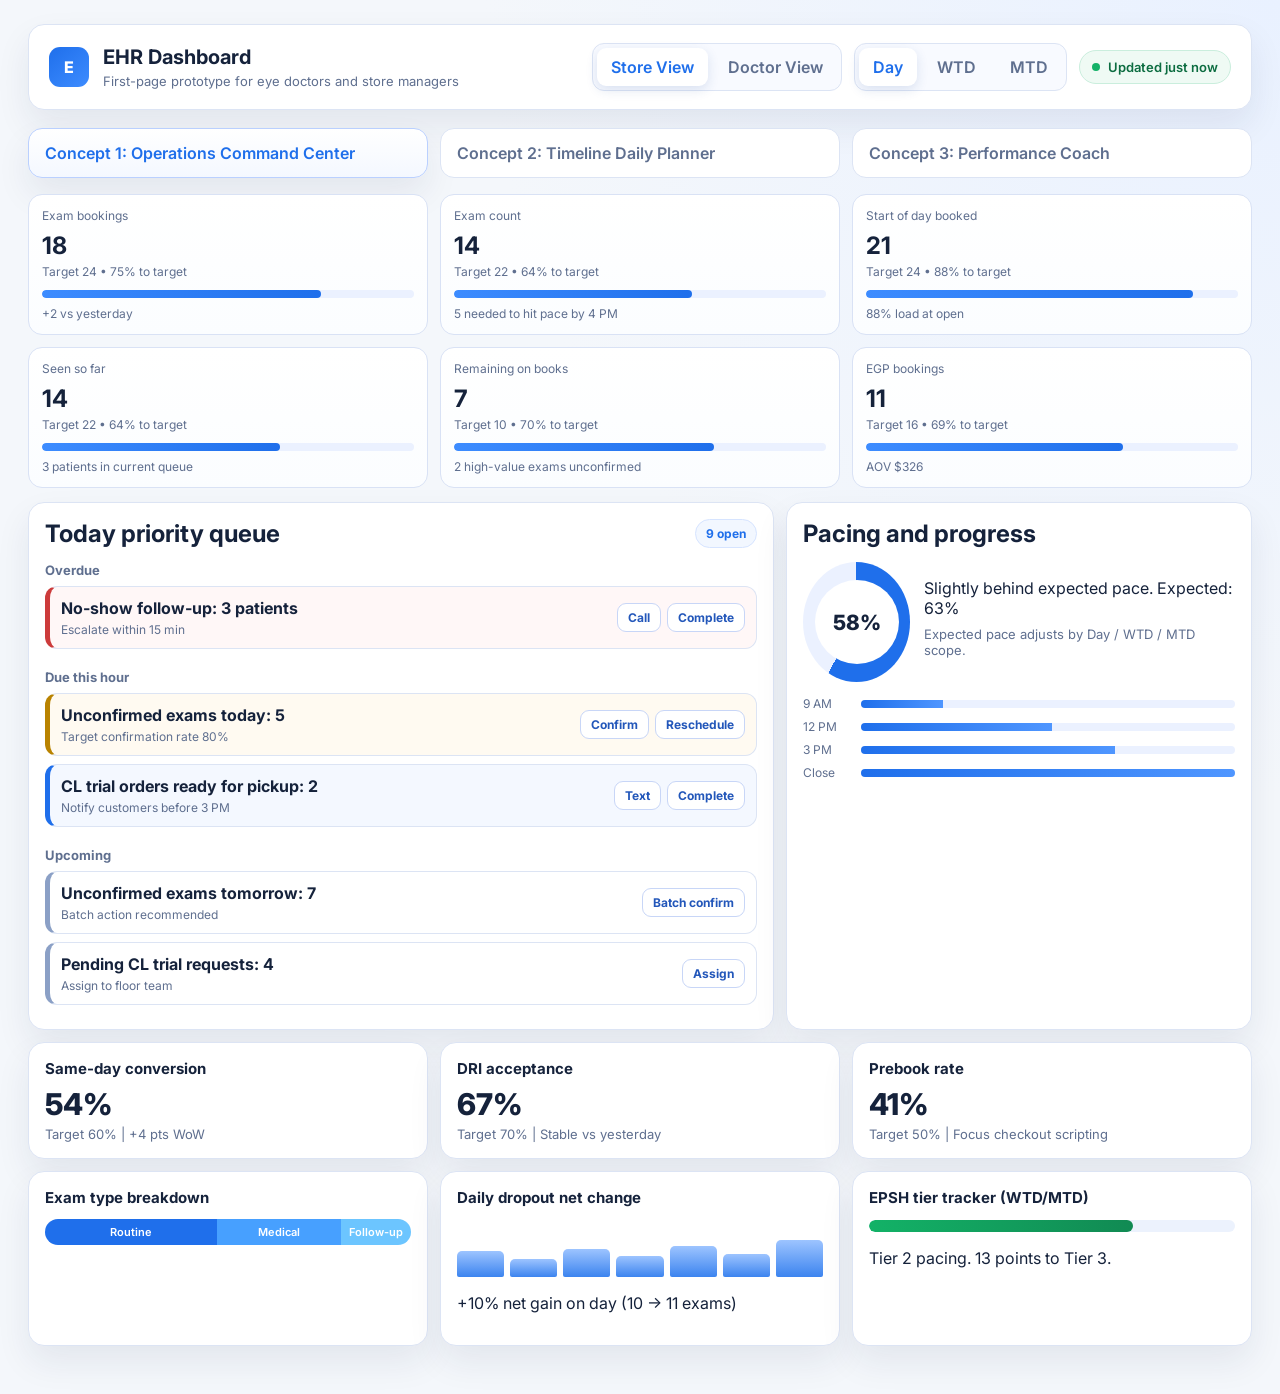
==== index.html @ a48d56fe "Create high-fidelity EHR dashboard prototype with three concepts Co-authored-by: wyethmendoza <wyeth" ====
<!DOCTYPE html>
<html lang="en">
  <head>
    <meta charset="UTF-8" />
    <meta name="viewport" content="width=device-width, initial-scale=1.0" />
    <title>EHR Dashboard Prototype</title>
    <link rel="preconnect" href="https://fonts.googleapis.com" />
    <link rel="preconnect" href="https://fonts.gstatic.com" crossorigin />
    <link
      href="https://fonts.googleapis.com/css2?family=Inter:wght@400;500;600;700;800&display=swap"
      rel="stylesheet"
    />
    <link rel="stylesheet" href="./styles.css" />
  </head>
  <body>
    <div class="page">
      <header class="topbar">
        <div class="brand">
          <div class="brand-mark">E</div>
          <div>
            <h1>EHR Dashboard</h1>
            <p class="subtle">First-page prototype for eye doctors and store managers</p>
          </div>
        </div>
        <div class="controls">
          <div class="segmented" id="modeToggle">
            <button class="is-active" data-mode="store">Store View</button>
            <button data-mode="doctor">Doctor View</button>
          </div>
          <div class="segmented" id="periodToggle">
            <button class="is-active" data-period="day">Day</button>
            <button data-period="wtd">WTD</button>
            <button data-period="mtd">MTD</button>
          </div>
          <div class="status-pill">
            <span class="dot"></span>
            <span id="liveStamp">Updated just now</span>
          </div>
        </div>
      </header>

      <nav class="concept-nav" id="conceptNav">
        <button class="is-active" data-concept="concept-1">Concept 1: Operations Command Center</button>
        <button data-concept="concept-2">Concept 2: Timeline Daily Planner</button>
        <button data-concept="concept-3">Concept 3: Performance Coach</button>
      </nav>

      <main class="concepts">
        <section class="concept is-active" id="concept-1">
          <div class="kpi-grid">
            <article class="metric-card" data-metric="examBookings">
              <p class="metric-label">Exam bookings</p>
              <h3 class="metric-actual"></h3>
              <p class="metric-target"></p>
              <div class="progress-track"><span class="progress-fill"></span></div>
              <p class="metric-trend"></p>
            </article>
            <article class="metric-card" data-metric="examCount">
              <p class="metric-label">Exam count</p>
              <h3 class="metric-actual"></h3>
              <p class="metric-target"></p>
              <div class="progress-track"><span class="progress-fill"></span></div>
              <p class="metric-trend"></p>
            </article>
            <article class="metric-card" data-metric="startOfDayBooked">
              <p class="metric-label">Start of day booked</p>
              <h3 class="metric-actual"></h3>
              <p class="metric-target"></p>
              <div class="progress-track"><span class="progress-fill"></span></div>
              <p class="metric-trend"></p>
            </article>
            <article class="metric-card" data-metric="seenSoFar">
              <p class="metric-label">Seen so far</p>
              <h3 class="metric-actual"></h3>
              <p class="metric-target"></p>
              <div class="progress-track"><span class="progress-fill"></span></div>
              <p class="metric-trend"></p>
            </article>
            <article class="metric-card" data-metric="remainingOnBooks">
              <p class="metric-label">Remaining on books</p>
              <h3 class="metric-actual"></h3>
              <p class="metric-target"></p>
              <div class="progress-track"><span class="progress-fill"></span></div>
              <p class="metric-trend"></p>
            </article>
            <article class="metric-card" data-metric="egpBookings">
              <p class="metric-label">EGP bookings</p>
              <h3 class="metric-actual"></h3>
              <p class="metric-target"></p>
              <div class="progress-track"><span class="progress-fill"></span></div>
              <p class="metric-trend"></p>
            </article>
          </div>

          <div class="content-grid">
            <section class="panel task-panel">
              <div class="panel-header">
                <h2>Today priority queue</h2>
                <span class="badge">9 open</span>
              </div>
              <div class="task-columns">
                <div class="task-group">
                  <h3>Overdue</h3>
                  <div class="task-item danger">
                    <div>
                      <p class="task-title">No-show follow-up: 3 patients</p>
                      <p class="task-meta">Escalate within 15 min</p>
                    </div>
                    <div class="task-actions"><button>Call</button><button>Complete</button></div>
                  </div>
                </div>
                <div class="task-group">
                  <h3>Due this hour</h3>
                  <div class="task-item warning">
                    <div>
                      <p class="task-title">Unconfirmed exams today: 5</p>
                      <p class="task-meta">Target confirmation rate 80%</p>
                    </div>
                    <div class="task-actions"><button>Confirm</button><button>Reschedule</button></div>
                  </div>
                  <div class="task-item info">
                    <div>
                      <p class="task-title">CL trial orders ready for pickup: 2</p>
                      <p class="task-meta">Notify customers before 3 PM</p>
                    </div>
                    <div class="task-actions"><button>Text</button><button>Complete</button></div>
                  </div>
                </div>
                <div class="task-group">
                  <h3>Upcoming</h3>
                  <div class="task-item neutral">
                    <div>
                      <p class="task-title">Unconfirmed exams tomorrow: 7</p>
                      <p class="task-meta">Batch action recommended</p>
                    </div>
                    <div class="task-actions"><button>Batch confirm</button></div>
                  </div>
                  <div class="task-item neutral">
                    <div>
                      <p class="task-title">Pending CL trial requests: 4</p>
                      <p class="task-meta">Assign to floor team</p>
                    </div>
                    <div class="task-actions"><button>Assign</button></div>
                  </div>
                </div>
              </div>
            </section>

            <section class="panel pacing-panel">
              <div class="panel-header">
                <h2>Pacing and progress</h2>
              </div>
              <div class="donut-wrap">
                <div class="donut" id="paceDonut"><span id="pacePercent"></span></div>
                <div class="pace-copy">
                  <p id="paceLine"></p>
                  <p class="subtle">Expected pace adjusts by Day / WTD / MTD scope.</p>
                </div>
              </div>
              <div class="progress-ladder">
                <div><span>9 AM</span><div class="ladder-bar"><span style="width: 22%"></span></div></div>
                <div><span>12 PM</span><div class="ladder-bar"><span style="width: 51%"></span></div></div>
                <div><span>3 PM</span><div class="ladder-bar"><span style="width: 68%"></span></div></div>
                <div><span>Close</span><div class="ladder-bar"><span style="width: 100%"></span></div></div>
              </div>
            </section>
          </div>

          <div class="secondary-grid">
            <article class="panel mini-stat" data-percent-metric="sameDayConversion">
              <h3>Same-day conversion</h3>
              <p class="big"></p>
              <p class="subtle"></p>
            </article>
            <article class="panel mini-stat" data-percent-metric="driAcceptance">
              <h3>DRI acceptance</h3>
              <p class="big"></p>
              <p class="subtle"></p>
            </article>
            <article class="panel mini-stat" data-percent-metric="prebookRate">
              <h3>Prebook rate</h3>
              <p class="big"></p>
              <p class="subtle"></p>
            </article>
            <article class="panel chart-card">
              <h3>Exam type breakdown</h3>
              <div class="stacked-bar">
                <span style="width: 47%" class="s1">Routine</span>
                <span style="width: 34%" class="s2">Medical</span>
                <span style="width: 19%" class="s3">Follow-up</span>
              </div>
            </article>
            <article class="panel chart-card">
              <h3>Daily dropout net change</h3>
              <div class="sparkline">
                <span style="height: 45%"></span><span style="height: 31%"></span
                ><span style="height: 49%"></span><span style="height: 37%"></span
                ><span style="height: 54%"></span><span style="height: 40%"></span
                ><span style="height: 63%"></span>
              </div>
              <p id="dropoutLabel"></p>
            </article>
            <article class="panel chart-card">
              <h3>EPSH tier tracker (WTD/MTD)</h3>
              <div class="tier-track"><span id="tierProgress"></span></div>
              <p id="tierLabel"></p>
            </article>
          </div>
        </section>

        <section class="concept" id="concept-2">
          <div class="planner-layout">
            <aside class="panel filter-rail">
              <h2>Filters</h2>
              <div class="filter-block"><label>Doctor</label><select><option>All doctors</option><option>Dr. Rivera</option><option>Dr. Shah</option></select></div>
              <div class="filter-block"><label>Task type</label><select><option>All tasks</option><option>Outreach</option><option>CL trials</option><option>Confirmation</option></select></div>
              <div class="filter-block"><label>Urgency</label><select><option>All</option><option>High</option><option>Medium</option><option>Low</option></select></div>
              <div class="filter-block"><label>Status</label><select><option>Open</option><option>In progress</option><option>Done</option></select></div>
            </aside>

            <section class="panel timeline-panel">
              <div class="panel-header">
                <h2>Timeline workspace</h2>
                <span class="badge">Queue health <strong id="queueHealth">82%</strong></span>
              </div>
              <div class="next-action">
                <p><strong>Next best action:</strong> Confirm 3 high-value exams scheduled within the next 2 hours.</p>
                <button>Run batch confirm</button>
              </div>
              <div class="timeline">
                <div class="time-col">
                  <span>8 AM</span><span>10 AM</span><span>12 PM</span><span>2 PM</span><span>4 PM</span><span>6 PM</span>
                </div>
                <div class="event-col">
                  <article class="event high"><h3>No-show outreach</h3><p>3 patients · SLA 20 min</p><div><button>Call all</button><button>Assign</button></div></article>
                  <article class="event medium"><h3>Same-day schedule patients</h3><p>6 patients to engage</p><div><button>Text</button><button>Log outcome</button></div></article>
                  <article class="event medium"><h3>CL pickup ready</h3><p>2 trial orders available in-store</p><div><button>Notify</button></div></article>
                  <article class="event high"><h3>Unconfirmed exams today</h3><p>5 remaining confirmations</p><div><button>Confirm</button><button>Reschedule</button></div></article>
                  <article class="event low"><h3>Unconfirmed +1 and +2 day</h3><p>7 tomorrow · 4 day-after</p><div><button>Batch outreach</button></div></article>
                </div>
              </div>
            </section>

            <aside class="panel kpi-rail">
              <h2>Performance snapshot</h2>
              <div class="rail-metric" data-rail="examBookings"></div>
              <div class="rail-metric" data-rail="examCount"></div>
              <div class="rail-metric" data-rail="seenSoFar"></div>
              <div class="rail-metric" data-rail="remainingOnBooks"></div>
              <div class="thermometer">
                <div class="thermo-fill" id="thermoFill"></div>
              </div>
              <p id="thermoLabel"></p>
            </aside>
          </div>
        </section>

        <section class="concept" id="concept-3">
          <article class="panel goal-storyboard">
            <h2>Goal storyboard</h2>
            <p id="goalSummary"></p>
          </article>

          <div class="coach-grid">
            <article class="panel">
              <h3>Actual vs target vs expected pace</h3>
              <svg id="paceChart" viewBox="0 0 520 220" preserveAspectRatio="none">
                <polyline id="lineTarget" class="line target"></polyline>
                <polyline id="lineExpected" class="line expected"></polyline>
                <polyline id="lineActual" class="line actual"></polyline>
              </svg>
            </article>

            <article class="panel">
              <h3>Exam flow waterfall</h3>
              <div class="waterfall" id="waterfall"></div>
            </article>

            <article class="panel">
              <h3>EPSH tier progress</h3>
              <div class="tier-track large"><span id="coachTierProgress"></span></div>
              <p id="coachTierLabel"></p>
            </article>
          </div>

          <article class="panel action-workspace">
            <div class="panel-header">
              <h3>Goal-to-action workspace</h3>
            </div>
            <table>
              <thead>
                <tr>
                  <th>Metric at risk</th>
                  <th>Recommended task</th>
                  <th>Impact</th>
                  <th>Owner</th>
                  <th>SLA</th>
                  <th>Action</th>
                </tr>
              </thead>
              <tbody>
                <tr>
                  <td>Exam count pacing</td>
                  <td>Call same-day leads not scheduled</td>
                  <td><span class="tag high">High</span></td>
                  <td>Store team</td>
                  <td>30 min</td>
                  <td><button>Start task</button></td>
                </tr>
                <tr>
                  <td>Prebook rate</td>
                  <td>Prompt prebook script at checkout</td>
                  <td><span class="tag medium">Medium</span></td>
                  <td>Doctor</td>
                  <td>Today</td>
                  <td><button>Open script</button></td>
                </tr>
                <tr>
                  <td>Dropout net change</td>
                  <td>Recover canceled slots from waitlist</td>
                  <td><span class="tag high">High</span></td>
                  <td>Front desk</td>
                  <td>45 min</td>
                  <td><button>Recover slots</button></td>
                </tr>
              </tbody>
            </table>
          </article>
        </section>
      </main>
    </div>

    <script src="./app.js"></script>
  </body>
</html>
---- styles.css ----
:root {
  --bg: #f4f7fb;
  --surface: #ffffff;
  --surface-soft: #f8faff;
  --text: #15223b;
  --text-soft: #5f6f8f;
  --border: #dce4f4;
  --primary: #1f6feb;
  --primary-soft: #e9f1ff;
  --success: #118a53;
  --warning: #b98300;
  --danger: #cc3b3b;
  --shadow: 0 16px 34px rgba(20, 38, 76, 0.08);
}

* {
  box-sizing: border-box;
}

body {
  margin: 0;
  background: radial-gradient(circle at top right, #e9f1ff 0%, var(--bg) 42%);
  color: var(--text);
  font-family: "Inter", system-ui, -apple-system, Segoe UI, Roboto, sans-serif;
}

.page {
  max-width: 1480px;
  margin: 0 auto;
  padding: 24px 28px 48px;
}

.topbar {
  background: var(--surface);
  border: 1px solid var(--border);
  border-radius: 16px;
  padding: 18px 20px;
  box-shadow: var(--shadow);
  display: flex;
  align-items: center;
  justify-content: space-between;
  gap: 20px;
}

.brand {
  display: flex;
  align-items: center;
  gap: 14px;
}

.brand-mark {
  width: 40px;
  height: 40px;
  border-radius: 11px;
  display: grid;
  place-items: center;
  font-weight: 800;
  color: var(--surface);
  background: linear-gradient(140deg, var(--primary), #3d8cff);
}

h1,
h2,
h3 {
  margin: 0;
}

h1 {
  font-size: 20px;
}

.subtle {
  margin: 4px 0 0;
  color: var(--text-soft);
  font-size: 13px;
}

.controls {
  display: flex;
  align-items: center;
  gap: 12px;
  flex-wrap: wrap;
}

.segmented {
  display: flex;
  gap: 6px;
  border: 1px solid var(--border);
  background: var(--surface-soft);
  border-radius: 12px;
  padding: 4px;
}

.segmented button {
  border: none;
  border-radius: 9px;
  padding: 9px 14px;
  background: transparent;
  color: var(--text-soft);
  font-weight: 600;
  cursor: pointer;
}

.segmented button.is-active {
  background: var(--surface);
  color: var(--primary);
  box-shadow: 0 4px 12px rgba(34, 76, 153, 0.14);
}

.status-pill {
  display: inline-flex;
  align-items: center;
  gap: 8px;
  background: #effaf4;
  color: #0d6d41;
  border: 1px solid #caeedd;
  border-radius: 999px;
  padding: 8px 12px;
  font-size: 13px;
  font-weight: 600;
}

.dot {
  width: 8px;
  height: 8px;
  border-radius: 50%;
  background: #15b268;
}

.concept-nav {
  margin-top: 18px;
  display: grid;
  grid-template-columns: repeat(3, minmax(0, 1fr));
  gap: 12px;
}

.concept-nav button {
  border: 1px solid var(--border);
  border-radius: 14px;
  background: var(--surface);
  color: var(--text-soft);
  text-align: left;
  padding: 14px 16px;
  font-weight: 600;
  cursor: pointer;
}

.concept-nav button.is-active {
  color: var(--primary);
  border-color: #bad0ff;
  background: linear-gradient(180deg, #ffffff, #f4f8ff);
  box-shadow: var(--shadow);
}

.concept {
  margin-top: 16px;
  display: none;
}

.concept.is-active {
  display: block;
}

.panel {
  border: 1px solid var(--border);
  background: var(--surface);
  border-radius: 16px;
  padding: 16px;
  box-shadow: var(--shadow);
}

.kpi-grid {
  display: grid;
  grid-template-columns: repeat(6, minmax(0, 1fr));
  gap: 12px;
}

.metric-card {
  background: linear-gradient(180deg, #fff, #fbfdff);
  border: 1px solid #d9e2f5;
  border-radius: 14px;
  padding: 13px;
}

.metric-label {
  margin: 0;
  color: var(--text-soft);
  font-size: 12px;
}

.metric-actual {
  margin: 8px 0 4px;
  font-size: 24px;
}

.metric-target,
.metric-trend {
  margin: 0;
  font-size: 12px;
  color: var(--text-soft);
}

.progress-track {
  margin: 11px 0 8px;
  height: 8px;
  background: #ebf1ff;
  border-radius: 999px;
  overflow: hidden;
}

.progress-fill {
  display: block;
  height: 100%;
  width: 0;
  border-radius: inherit;
  background: linear-gradient(90deg, #3d8cff, #1f6feb);
  transition: width 0.35s ease;
}

.content-grid {
  margin-top: 14px;
  display: grid;
  grid-template-columns: 1.6fr 1fr;
  gap: 12px;
}

.panel-header {
  display: flex;
  justify-content: space-between;
  align-items: center;
  margin-bottom: 14px;
}

.badge {
  font-size: 12px;
  font-weight: 700;
  border: 1px solid #d6e4ff;
  background: #f2f7ff;
  color: var(--primary);
  border-radius: 999px;
  padding: 6px 10px;
}

.task-columns {
  display: grid;
  gap: 12px;
}

.task-group h3 {
  font-size: 13px;
  color: var(--text-soft);
  margin-bottom: 8px;
}

.task-item {
  border: 1px solid var(--border);
  border-left-width: 5px;
  border-radius: 12px;
  padding: 11px;
  display: flex;
  justify-content: space-between;
  gap: 10px;
  align-items: center;
  margin-bottom: 8px;
}

.task-item.danger {
  border-left-color: var(--danger);
  background: #fff7f7;
}
.task-item.warning {
  border-left-color: var(--warning);
  background: #fffaf1;
}
.task-item.info {
  border-left-color: var(--primary);
  background: #f4f8ff;
}
.task-item.neutral {
  border-left-color: #8ba0c6;
}

.task-title {
  margin: 0;
  font-weight: 700;
}

.task-meta {
  margin: 4px 0 0;
  font-size: 12px;
  color: var(--text-soft);
}

button {
  font: inherit;
}

.task-actions {
  display: flex;
  gap: 6px;
  flex-wrap: wrap;
}

.task-actions button,
.next-action button,
.action-workspace button,
.event button {
  border: 1px solid #c8d6f7;
  background: #fff;
  color: #2357ba;
  border-radius: 9px;
  padding: 6px 10px;
  font-size: 12px;
  font-weight: 700;
  cursor: pointer;
}

.donut-wrap {
  display: flex;
  align-items: center;
  gap: 14px;
}

.donut {
  width: 120px;
  height: 120px;
  border-radius: 50%;
  display: grid;
  place-items: center;
  background: conic-gradient(#1f6feb 0deg, #1f6feb 220deg, #ebf1ff 220deg);
}

.donut::before {
  content: "";
  width: 84px;
  height: 84px;
  border-radius: 50%;
  background: var(--surface);
}

.donut span {
  position: absolute;
  font-weight: 800;
  font-size: 21px;
}

.pace-copy p {
  margin: 0 0 8px;
}

.progress-ladder {
  margin-top: 14px;
  display: grid;
  gap: 8px;
}

.progress-ladder > div {
  display: grid;
  grid-template-columns: 48px 1fr;
  gap: 10px;
  align-items: center;
  font-size: 12px;
  color: var(--text-soft);
}

.ladder-bar {
  height: 8px;
  border-radius: 999px;
  background: #ebf1ff;
  overflow: hidden;
}

.ladder-bar span {
  display: block;
  height: 100%;
  background: linear-gradient(90deg, #1f6feb, #4f96ff);
}

.secondary-grid {
  margin-top: 12px;
  display: grid;
  grid-template-columns: repeat(6, minmax(0, 1fr));
  gap: 12px;
}

.mini-stat .big {
  font-size: 30px;
  font-weight: 800;
  margin: 8px 0 4px;
}

.chart-card h3,
.mini-stat h3 {
  font-size: 15px;
}

.stacked-bar {
  display: flex;
  border-radius: 999px;
  overflow: hidden;
  margin-top: 12px;
  height: 26px;
}

.stacked-bar span {
  display: grid;
  place-items: center;
  color: #fff;
  font-size: 11px;
  font-weight: 600;
}

.s1 {
  background: #1f6feb;
}
.s2 {
  background: #47a0ff;
}
.s3 {
  background: #6cc5ff;
}

.sparkline {
  margin-top: 12px;
  display: grid;
  grid-template-columns: repeat(7, 1fr);
  gap: 6px;
  height: 58px;
  align-items: end;
}

.sparkline span {
  background: linear-gradient(180deg, #9dc4ff, #3c84ef);
  border-radius: 5px 5px 2px 2px;
}

.tier-track {
  margin-top: 13px;
  height: 12px;
  border-radius: 999px;
  background: #ecf2fd;
  overflow: hidden;
}

.tier-track span {
  display: block;
  height: 100%;
  width: 0;
  border-radius: inherit;
  background: linear-gradient(90deg, #13b267, #118a53);
}

.planner-layout {
  display: grid;
  grid-template-columns: 230px 1fr 310px;
  gap: 12px;
}

.filter-rail h2,
.kpi-rail h2,
.timeline-panel h2 {
  font-size: 17px;
}

.filter-block {
  margin-top: 12px;
}

.filter-block label {
  display: block;
  margin-bottom: 6px;
  font-size: 12px;
  color: var(--text-soft);
}

select {
  width: 100%;
  border: 1px solid var(--border);
  border-radius: 9px;
  padding: 8px;
  background: #fff;
}

.next-action {
  border: 1px dashed #bed2ff;
  background: #f5f9ff;
  border-radius: 12px;
  padding: 12px;
  display: flex;
  align-items: center;
  justify-content: space-between;
  gap: 12px;
}

.next-action p {
  margin: 0;
  color: #1b3b74;
  font-size: 14px;
}

.timeline {
  margin-top: 14px;
  display: grid;
  grid-template-columns: 66px 1fr;
  gap: 12px;
}

.time-col {
  display: grid;
  gap: 31px;
  color: var(--text-soft);
  font-size: 12px;
}

.event-col {
  display: grid;
  gap: 10px;
}

.event {
  border: 1px solid var(--border);
  border-left-width: 5px;
  border-radius: 11px;
  background: #fff;
  padding: 11px;
}

.event.high {
  border-left-color: var(--danger);
}

.event.medium {
  border-left-color: var(--warning);
}

.event.low {
  border-left-color: #7c95c5;
}

.event h3 {
  font-size: 14px;
}

.event p {
  margin: 5px 0 8px;
  color: var(--text-soft);
  font-size: 12px;
}

.rail-metric {
  margin-top: 10px;
  border: 1px solid var(--border);
  background: #fbfdff;
  border-radius: 10px;
  padding: 10px;
}

.rail-metric h4 {
  margin: 0;
  font-size: 13px;
  color: var(--text-soft);
}

.rail-metric p {
  margin: 6px 0 0;
  font-size: 19px;
  font-weight: 800;
}

.thermometer {
  margin-top: 14px;
  background: #edf3ff;
  height: 18px;
  border-radius: 999px;
  overflow: hidden;
}

.thermo-fill {
  width: 0%;
  height: 100%;
  background: linear-gradient(90deg, #1f6feb, #55a0ff);
}

.goal-storyboard {
  background: linear-gradient(130deg, #182f5c, #1f478a);
  color: #f0f5ff;
  border: none;
}

.goal-storyboard h2 {
  margin-bottom: 8px;
}

.goal-storyboard p {
  margin: 0;
  font-size: 17px;
}

.coach-grid {
  margin-top: 12px;
  display: grid;
  grid-template-columns: 1.6fr 1fr 1fr;
  gap: 12px;
}

#paceChart {
  margin-top: 10px;
  width: 100%;
  height: 220px;
  border: 1px solid #e4ebfa;
  border-radius: 10px;
  background: repeating-linear-gradient(
      to top,
      #f6f9ff,
      #f6f9ff 43px,
      #edf3ff 43px,
      #edf3ff 44px
    ),
    repeating-linear-gradient(to right, transparent, transparent 72px, #eff4ff 73px, #eff4ff 74px);
}

.line {
  fill: none;
  stroke-width: 4;
  stroke-linecap: round;
  stroke-linejoin: round;
}

.line.target {
  stroke: #9baecc;
}
.line.expected {
  stroke: #47a0ff;
}
.line.actual {
  stroke: #1f6feb;
}

.waterfall {
  margin-top: 10px;
  display: grid;
  gap: 8px;
}

.wf-row {
  display: grid;
  grid-template-columns: 110px 1fr 46px;
  align-items: center;
  gap: 10px;
  font-size: 12px;
}

.wf-bar {
  height: 16px;
  border-radius: 5px;
  background: #ebf1ff;
  overflow: hidden;
}

.wf-bar span {
  display: block;
  height: 100%;
  background: linear-gradient(90deg, #4f96ff, #1f6feb);
}

.tier-track.large {
  height: 16px;
}

.action-workspace {
  margin-top: 12px;
}

table {
  width: 100%;
  border-collapse: collapse;
  margin-top: 8px;
  font-size: 13px;
}

th,
td {
  border-bottom: 1px solid #e9eefb;
  text-align: left;
  padding: 10px 8px;
}

th {
  color: var(--text-soft);
  font-size: 12px;
}

.tag {
  display: inline-flex;
  align-items: center;
  border-radius: 999px;
  padding: 4px 8px;
  font-size: 11px;
  font-weight: 700;
}

.tag.high {
  background: #ffeaea;
  color: #a32d2d;
}

.tag.medium {
  background: #fff6df;
  color: #946504;
}

@media (max-width: 1320px) {
  .kpi-grid {
    grid-template-columns: repeat(3, minmax(0, 1fr));
  }

  .secondary-grid {
    grid-template-columns: repeat(3, minmax(0, 1fr));
  }

  .planner-layout {
    grid-template-columns: 1fr;
  }

  .coach-grid {
    grid-template-columns: 1fr;
  }
}

@media (max-width: 900px) {
  .topbar {
    flex-direction: column;
    align-items: flex-start;
  }

  .concept-nav {
    grid-template-columns: 1fr;
  }

  .content-grid {
    grid-template-columns: 1fr;
  }

  .kpi-grid,
  .secondary-grid {
    grid-template-columns: 1fr;
  }
}
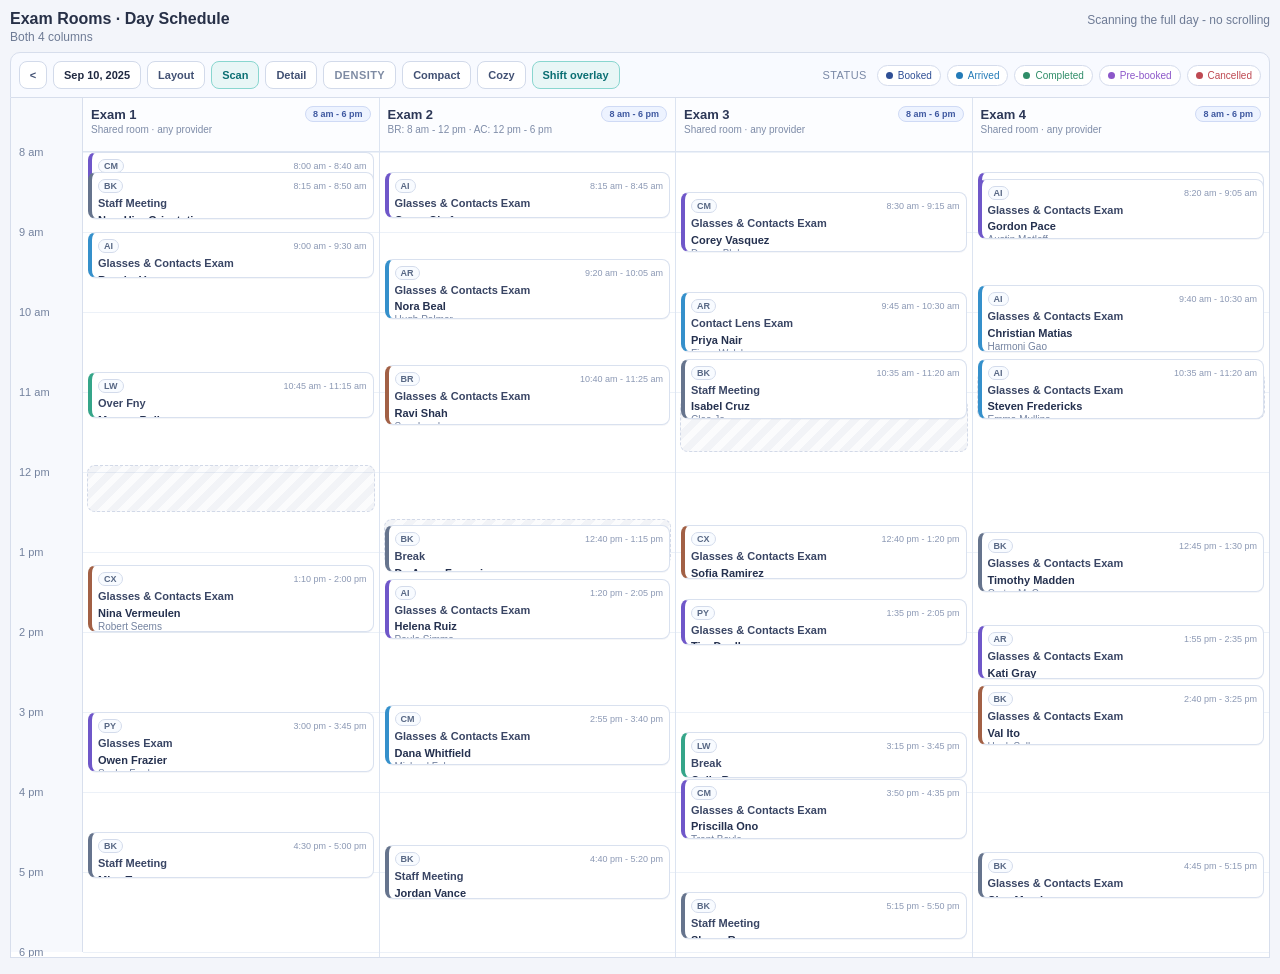
==== commit 3ca3be0e: "Build static day-schedule prototype from screenshot Co-authored-by: wyethmendoza <wyethmendoza@users" ====
--- a/index.html
+++ b/index.html
@@ -3,333 +3,47 @@
   <head>
     <meta charset="UTF-8" />
     <meta name="viewport" content="width=device-width, initial-scale=1.0" />
-    <title>EHR Dashboard Prototype</title>
-    <link rel="preconnect" href="https://fonts.googleapis.com" />
-    <link rel="preconnect" href="https://fonts.gstatic.com" crossorigin />
-    <link
-      href="https://fonts.googleapis.com/css2?family=Inter:wght@400;500;600;700;800&display=swap"
-      rel="stylesheet"
-    />
+    <title>Exam Rooms - Day Schedule</title>
     <link rel="stylesheet" href="./styles.css" />
   </head>
   <body>
-    <div class="page">
-      <header class="topbar">
-        <div class="brand">
-          <div class="brand-mark">E</div>
-          <div>
-            <h1>EHR Dashboard</h1>
-            <p class="subtle">First-page prototype for eye doctors and store managers</p>
-          </div>
+    <main class="app-shell">
+      <header class="app-header">
+        <div>
+          <h1>Exam Rooms · Day Schedule</h1>
+          <p>Both 4 columns</p>
         </div>
-        <div class="controls">
-          <div class="segmented" id="modeToggle">
-            <button class="is-active" data-mode="store">Store View</button>
-            <button data-mode="doctor">Doctor View</button>
-          </div>
-          <div class="segmented" id="periodToggle">
-            <button class="is-active" data-period="day">Day</button>
-            <button data-period="wtd">WTD</button>
-            <button data-period="mtd">MTD</button>
-          </div>
-          <div class="status-pill">
-            <span class="dot"></span>
-            <span id="liveStamp">Updated just now</span>
-          </div>
-        </div>
+        <p class="hint">Scanning the full day - no scrolling</p>
       </header>
 
-      <nav class="concept-nav" id="conceptNav">
-        <button class="is-active" data-concept="concept-1">Concept 1: Operations Command Center</button>
-        <button data-concept="concept-2">Concept 2: Timeline Daily Planner</button>
-        <button data-concept="concept-3">Concept 3: Performance Coach</button>
-      </nav>
+      <section class="toolbar">
+        <div class="left-controls">
+          <button aria-label="Previous day" class="icon-btn">&lt;</button>
+          <button class="pill strong">Sep 10, 2025</button>
+          <button class="pill">Layout</button>
+          <button class="pill selected">Scan</button>
+          <button class="pill">Detail</button>
+          <button class="pill subtle">Density</button>
+          <button class="pill">Compact</button>
+          <button class="pill">Cozy</button>
+          <button class="pill selected">Shift overlay</button>
+        </div>
 
-      <main class="concepts">
-        <section class="concept is-active" id="concept-1">
-          <div class="kpi-grid">
-            <article class="metric-card" data-metric="examBookings">
-              <p class="metric-label">Exam bookings</p>
-              <h3 class="metric-actual"></h3>
-              <p class="metric-target"></p>
-              <div class="progress-track"><span class="progress-fill"></span></div>
-              <p class="metric-trend"></p>
-            </article>
-            <article class="metric-card" data-metric="examCount">
-              <p class="metric-label">Exam count</p>
-              <h3 class="metric-actual"></h3>
-              <p class="metric-target"></p>
-              <div class="progress-track"><span class="progress-fill"></span></div>
-              <p class="metric-trend"></p>
-            </article>
-            <article class="metric-card" data-metric="startOfDayBooked">
-              <p class="metric-label">Start of day booked</p>
-              <h3 class="metric-actual"></h3>
-              <p class="metric-target"></p>
-              <div class="progress-track"><span class="progress-fill"></span></div>
-              <p class="metric-trend"></p>
-            </article>
-            <article class="metric-card" data-metric="seenSoFar">
-              <p class="metric-label">Seen so far</p>
-              <h3 class="metric-actual"></h3>
-              <p class="metric-target"></p>
-              <div class="progress-track"><span class="progress-fill"></span></div>
-              <p class="metric-trend"></p>
-            </article>
-            <article class="metric-card" data-metric="remainingOnBooks">
-              <p class="metric-label">Remaining on books</p>
-              <h3 class="metric-actual"></h3>
-              <p class="metric-target"></p>
-              <div class="progress-track"><span class="progress-fill"></span></div>
-              <p class="metric-trend"></p>
-            </article>
-            <article class="metric-card" data-metric="egpBookings">
-              <p class="metric-label">EGP bookings</p>
-              <h3 class="metric-actual"></h3>
-              <p class="metric-target"></p>
-              <div class="progress-track"><span class="progress-fill"></span></div>
-              <p class="metric-trend"></p>
-            </article>
-          </div>
+        <div class="status-group">
+          <span class="status-label">Status</span>
+          <span class="status-chip booked">Booked</span>
+          <span class="status-chip arrived">Arrived</span>
+          <span class="status-chip completed">Completed</span>
+          <span class="status-chip prebooked">Pre-booked</span>
+          <span class="status-chip cancelled">Cancelled</span>
+        </div>
+      </section>
 
-          <div class="content-grid">
-            <section class="panel task-panel">
-              <div class="panel-header">
-                <h2>Today priority queue</h2>
-                <span class="badge">9 open</span>
-              </div>
-              <div class="task-columns">
-                <div class="task-group">
-                  <h3>Overdue</h3>
-                  <div class="task-item danger">
-                    <div>
-                      <p class="task-title">No-show follow-up: 3 patients</p>
-                      <p class="task-meta">Escalate within 15 min</p>
-                    </div>
-                    <div class="task-actions"><button>Call</button><button>Complete</button></div>
-                  </div>
-                </div>
-                <div class="task-group">
-                  <h3>Due this hour</h3>
-                  <div class="task-item warning">
-                    <div>
-                      <p class="task-title">Unconfirmed exams today: 5</p>
-                      <p class="task-meta">Target confirmation rate 80%</p>
-                    </div>
-                    <div class="task-actions"><button>Confirm</button><button>Reschedule</button></div>
-                  </div>
-                  <div class="task-item info">
-                    <div>
-                      <p class="task-title">CL trial orders ready for pickup: 2</p>
-                      <p class="task-meta">Notify customers before 3 PM</p>
-                    </div>
-                    <div class="task-actions"><button>Text</button><button>Complete</button></div>
-                  </div>
-                </div>
-                <div class="task-group">
-                  <h3>Upcoming</h3>
-                  <div class="task-item neutral">
-                    <div>
-                      <p class="task-title">Unconfirmed exams tomorrow: 7</p>
-                      <p class="task-meta">Batch action recommended</p>
-                    </div>
-                    <div class="task-actions"><button>Batch confirm</button></div>
-                  </div>
-                  <div class="task-item neutral">
-                    <div>
-                      <p class="task-title">Pending CL trial requests: 4</p>
-                      <p class="task-meta">Assign to floor team</p>
-                    </div>
-                    <div class="task-actions"><button>Assign</button></div>
-                  </div>
-                </div>
-              </div>
-            </section>
-
-            <section class="panel pacing-panel">
-              <div class="panel-header">
-                <h2>Pacing and progress</h2>
-              </div>
-              <div class="donut-wrap">
-                <div class="donut" id="paceDonut"><span id="pacePercent"></span></div>
-                <div class="pace-copy">
-                  <p id="paceLine"></p>
-                  <p class="subtle">Expected pace adjusts by Day / WTD / MTD scope.</p>
-                </div>
-              </div>
-              <div class="progress-ladder">
-                <div><span>9 AM</span><div class="ladder-bar"><span style="width: 22%"></span></div></div>
-                <div><span>12 PM</span><div class="ladder-bar"><span style="width: 51%"></span></div></div>
-                <div><span>3 PM</span><div class="ladder-bar"><span style="width: 68%"></span></div></div>
-                <div><span>Close</span><div class="ladder-bar"><span style="width: 100%"></span></div></div>
-              </div>
-            </section>
-          </div>
-
-          <div class="secondary-grid">
-            <article class="panel mini-stat" data-percent-metric="sameDayConversion">
-              <h3>Same-day conversion</h3>
-              <p class="big"></p>
-              <p class="subtle"></p>
-            </article>
-            <article class="panel mini-stat" data-percent-metric="driAcceptance">
-              <h3>DRI acceptance</h3>
-              <p class="big"></p>
-              <p class="subtle"></p>
-            </article>
-            <article class="panel mini-stat" data-percent-metric="prebookRate">
-              <h3>Prebook rate</h3>
-              <p class="big"></p>
-              <p class="subtle"></p>
-            </article>
-            <article class="panel chart-card">
-              <h3>Exam type breakdown</h3>
-              <div class="stacked-bar">
-                <span style="width: 47%" class="s1">Routine</span>
-                <span style="width: 34%" class="s2">Medical</span>
-                <span style="width: 19%" class="s3">Follow-up</span>
-              </div>
-            </article>
-            <article class="panel chart-card">
-              <h3>Daily dropout net change</h3>
-              <div class="sparkline">
-                <span style="height: 45%"></span><span style="height: 31%"></span
-                ><span style="height: 49%"></span><span style="height: 37%"></span
-                ><span style="height: 54%"></span><span style="height: 40%"></span
-                ><span style="height: 63%"></span>
-              </div>
-              <p id="dropoutLabel"></p>
-            </article>
-            <article class="panel chart-card">
-              <h3>EPSH tier tracker (WTD/MTD)</h3>
-              <div class="tier-track"><span id="tierProgress"></span></div>
-              <p id="tierLabel"></p>
-            </article>
-          </div>
-        </section>
-
-        <section class="concept" id="concept-2">
-          <div class="planner-layout">
-            <aside class="panel filter-rail">
-              <h2>Filters</h2>
-              <div class="filter-block"><label>Doctor</label><select><option>All doctors</option><option>Dr. Rivera</option><option>Dr. Shah</option></select></div>
-              <div class="filter-block"><label>Task type</label><select><option>All tasks</option><option>Outreach</option><option>CL trials</option><option>Confirmation</option></select></div>
-              <div class="filter-block"><label>Urgency</label><select><option>All</option><option>High</option><option>Medium</option><option>Low</option></select></div>
-              <div class="filter-block"><label>Status</label><select><option>Open</option><option>In progress</option><option>Done</option></select></div>
-            </aside>
-
-            <section class="panel timeline-panel">
-              <div class="panel-header">
-                <h2>Timeline workspace</h2>
-                <span class="badge">Queue health <strong id="queueHealth">82%</strong></span>
-              </div>
-              <div class="next-action">
-                <p><strong>Next best action:</strong> Confirm 3 high-value exams scheduled within the next 2 hours.</p>
-                <button>Run batch confirm</button>
-              </div>
-              <div class="timeline">
-                <div class="time-col">
-                  <span>8 AM</span><span>10 AM</span><span>12 PM</span><span>2 PM</span><span>4 PM</span><span>6 PM</span>
-                </div>
-                <div class="event-col">
-                  <article class="event high"><h3>No-show outreach</h3><p>3 patients · SLA 20 min</p><div><button>Call all</button><button>Assign</button></div></article>
-                  <article class="event medium"><h3>Same-day schedule patients</h3><p>6 patients to engage</p><div><button>Text</button><button>Log outcome</button></div></article>
-                  <article class="event medium"><h3>CL pickup ready</h3><p>2 trial orders available in-store</p><div><button>Notify</button></div></article>
-                  <article class="event high"><h3>Unconfirmed exams today</h3><p>5 remaining confirmations</p><div><button>Confirm</button><button>Reschedule</button></div></article>
-                  <article class="event low"><h3>Unconfirmed +1 and +2 day</h3><p>7 tomorrow · 4 day-after</p><div><button>Batch outreach</button></div></article>
-                </div>
-              </div>
-            </section>
-
-            <aside class="panel kpi-rail">
-              <h2>Performance snapshot</h2>
-              <div class="rail-metric" data-rail="examBookings"></div>
-              <div class="rail-metric" data-rail="examCount"></div>
-              <div class="rail-metric" data-rail="seenSoFar"></div>
-              <div class="rail-metric" data-rail="remainingOnBooks"></div>
-              <div class="thermometer">
-                <div class="thermo-fill" id="thermoFill"></div>
-              </div>
-              <p id="thermoLabel"></p>
-            </aside>
-          </div>
-        </section>
-
-        <section class="concept" id="concept-3">
-          <article class="panel goal-storyboard">
-            <h2>Goal storyboard</h2>
-            <p id="goalSummary"></p>
-          </article>
-
-          <div class="coach-grid">
-            <article class="panel">
-              <h3>Actual vs target vs expected pace</h3>
-              <svg id="paceChart" viewBox="0 0 520 220" preserveAspectRatio="none">
-                <polyline id="lineTarget" class="line target"></polyline>
-                <polyline id="lineExpected" class="line expected"></polyline>
-                <polyline id="lineActual" class="line actual"></polyline>
-              </svg>
-            </article>
-
-            <article class="panel">
-              <h3>Exam flow waterfall</h3>
-              <div class="waterfall" id="waterfall"></div>
-            </article>
-
-            <article class="panel">
-              <h3>EPSH tier progress</h3>
-              <div class="tier-track large"><span id="coachTierProgress"></span></div>
-              <p id="coachTierLabel"></p>
-            </article>
-          </div>
-
-          <article class="panel action-workspace">
-            <div class="panel-header">
-              <h3>Goal-to-action workspace</h3>
-            </div>
-            <table>
-              <thead>
-                <tr>
-                  <th>Metric at risk</th>
-                  <th>Recommended task</th>
-                  <th>Impact</th>
-                  <th>Owner</th>
-                  <th>SLA</th>
-                  <th>Action</th>
-                </tr>
-              </thead>
-              <tbody>
-                <tr>
-                  <td>Exam count pacing</td>
-                  <td>Call same-day leads not scheduled</td>
-                  <td><span class="tag high">High</span></td>
-                  <td>Store team</td>
-                  <td>30 min</td>
-                  <td><button>Start task</button></td>
-                </tr>
-                <tr>
-                  <td>Prebook rate</td>
-                  <td>Prompt prebook script at checkout</td>
-                  <td><span class="tag medium">Medium</span></td>
-                  <td>Doctor</td>
-                  <td>Today</td>
-                  <td><button>Open script</button></td>
-                </tr>
-                <tr>
-                  <td>Dropout net change</td>
-                  <td>Recover canceled slots from waitlist</td>
-                  <td><span class="tag high">High</span></td>
-                  <td>Front desk</td>
-                  <td>45 min</td>
-                  <td><button>Recover slots</button></td>
-                </tr>
-              </tbody>
-            </table>
-          </article>
-        </section>
-      </main>
-    </div>
-
-    <script src="./app.js"></script>
+      <section class="schedule-board" id="schedule-board">
+        <aside class="time-rail" id="time-rail"></aside>
+        <div class="room-columns" id="room-columns"></div>
+      </section>
+    </main>
+    <script src="./script.js"></script>
   </body>
 </html>
--- a/styles.css
+++ b/styles.css
@@ -1,748 +1,339 @@
-:root {
-  --bg: #f4f7fb;
-  --surface: #ffffff;
-  --surface-soft: #f8faff;
-  --text: #15223b;
-  --text-soft: #5f6f8f;
-  --border: #dce4f4;
-  --primary: #1f6feb;
-  --primary-soft: #e9f1ff;
-  --success: #118a53;
-  --warning: #b98300;
-  --danger: #cc3b3b;
-  --shadow: 0 16px 34px rgba(20, 38, 76, 0.08);
-}
-
 * {
   box-sizing: border-box;
 }
 
 body {
   margin: 0;
-  background: radial-gradient(circle at top right, #e9f1ff 0%, var(--bg) 42%);
-  color: var(--text);
-  font-family: "Inter", system-ui, -apple-system, Segoe UI, Roboto, sans-serif;
-}
-
-.page {
-  max-width: 1480px;
+  font-family: Inter, "Segoe UI", Roboto, Arial, sans-serif;
+  background: #f3f5fa;
+  color: #273047;
+}
+
+.app-shell {
+  max-width: 1500px;
   margin: 0 auto;
-  padding: 24px 28px 48px;
-}
-
-.topbar {
-  background: var(--surface);
-  border: 1px solid var(--border);
-  border-radius: 16px;
-  padding: 18px 20px;
-  box-shadow: var(--shadow);
-  display: flex;
-  align-items: center;
+  padding: 10px 10px 16px;
+}
+
+.app-header {
+  display: flex;
   justify-content: space-between;
-  gap: 20px;
-}
-
-.brand {
-  display: flex;
-  align-items: center;
-  gap: 14px;
-}
-
-.brand-mark {
-  width: 40px;
-  height: 40px;
-  border-radius: 11px;
-  display: grid;
-  place-items: center;
-  font-weight: 800;
-  color: var(--surface);
-  background: linear-gradient(140deg, var(--primary), #3d8cff);
-}
-
-h1,
-h2,
-h3 {
-  margin: 0;
-}
-
-h1 {
-  font-size: 20px;
-}
-
-.subtle {
-  margin: 4px 0 0;
-  color: var(--text-soft);
-  font-size: 13px;
-}
-
-.controls {
-  display: flex;
-  align-items: center;
+  align-items: baseline;
+  margin-bottom: 8px;
+}
+
+.app-header h1 {
+  margin: 0;
+  font-size: 16px;
+  font-weight: 700;
+}
+
+.app-header p {
+  margin: 2px 0 0;
+  color: #6e7b95;
+  font-size: 12px;
+}
+
+.hint {
+  margin: 0;
+  font-size: 11px;
+  color: #8692a8;
+}
+
+.toolbar {
+  display: flex;
+  align-items: center;
+  justify-content: space-between;
+  flex-wrap: wrap;
   gap: 12px;
+  padding: 8px;
+  border: 1px solid #d7deec;
+  border-radius: 10px 10px 0 0;
+  background: #f8faff;
+}
+
+.left-controls {
+  display: flex;
+  align-items: center;
   flex-wrap: wrap;
-}
-
-.segmented {
-  display: flex;
   gap: 6px;
-  border: 1px solid var(--border);
-  background: var(--surface-soft);
-  border-radius: 12px;
-  padding: 4px;
-}
-
-.segmented button {
-  border: none;
-  border-radius: 9px;
-  padding: 9px 14px;
-  background: transparent;
-  color: var(--text-soft);
+}
+
+.icon-btn,
+.pill {
+  border: 1px solid #d2daea;
+  background: #fff;
+  color: #415073;
+  height: 28px;
+  padding: 0 10px;
+  border-radius: 8px;
+  font-size: 11px;
   font-weight: 600;
-  cursor: pointer;
-}
-
-.segmented button.is-active {
-  background: var(--surface);
-  color: var(--primary);
-  box-shadow: 0 4px 12px rgba(34, 76, 153, 0.14);
-}
-
-.status-pill {
-  display: inline-flex;
-  align-items: center;
-  gap: 8px;
-  background: #effaf4;
-  color: #0d6d41;
-  border: 1px solid #caeedd;
-  border-radius: 999px;
-  padding: 8px 12px;
-  font-size: 13px;
-  font-weight: 600;
-}
-
-.dot {
-  width: 8px;
-  height: 8px;
-  border-radius: 50%;
-  background: #15b268;
-}
-
-.concept-nav {
-  margin-top: 18px;
-  display: grid;
-  grid-template-columns: repeat(3, minmax(0, 1fr));
-  gap: 12px;
-}
-
-.concept-nav button {
-  border: 1px solid var(--border);
-  border-radius: 14px;
-  background: var(--surface);
-  color: var(--text-soft);
-  text-align: left;
-  padding: 14px 16px;
-  font-weight: 600;
-  cursor: pointer;
-}
-
-.concept-nav button.is-active {
-  color: var(--primary);
-  border-color: #bad0ff;
-  background: linear-gradient(180deg, #ffffff, #f4f8ff);
-  box-shadow: var(--shadow);
-}
-
-.concept {
-  margin-top: 16px;
-  display: none;
-}
-
-.concept.is-active {
-  display: block;
-}
-
-.panel {
-  border: 1px solid var(--border);
-  background: var(--surface);
-  border-radius: 16px;
-  padding: 16px;
-  box-shadow: var(--shadow);
-}
-
-.kpi-grid {
-  display: grid;
-  grid-template-columns: repeat(6, minmax(0, 1fr));
-  gap: 12px;
-}
-
-.metric-card {
-  background: linear-gradient(180deg, #fff, #fbfdff);
-  border: 1px solid #d9e2f5;
-  border-radius: 14px;
-  padding: 13px;
-}
-
-.metric-label {
-  margin: 0;
-  color: var(--text-soft);
-  font-size: 12px;
-}
-
-.metric-actual {
-  margin: 8px 0 4px;
-  font-size: 24px;
-}
-
-.metric-target,
-.metric-trend {
-  margin: 0;
-  font-size: 12px;
-  color: var(--text-soft);
-}
-
-.progress-track {
-  margin: 11px 0 8px;
-  height: 8px;
-  background: #ebf1ff;
-  border-radius: 999px;
-  overflow: hidden;
-}
-
-.progress-fill {
-  display: block;
-  height: 100%;
-  width: 0;
-  border-radius: inherit;
-  background: linear-gradient(90deg, #3d8cff, #1f6feb);
-  transition: width 0.35s ease;
-}
-
-.content-grid {
-  margin-top: 14px;
-  display: grid;
-  grid-template-columns: 1.6fr 1fr;
-  gap: 12px;
-}
-
-.panel-header {
-  display: flex;
-  justify-content: space-between;
-  align-items: center;
-  margin-bottom: 14px;
-}
-
-.badge {
-  font-size: 12px;
-  font-weight: 700;
-  border: 1px solid #d6e4ff;
-  background: #f2f7ff;
-  color: var(--primary);
-  border-radius: 999px;
-  padding: 6px 10px;
-}
-
-.task-columns {
-  display: grid;
-  gap: 12px;
-}
-
-.task-group h3 {
-  font-size: 13px;
-  color: var(--text-soft);
-  margin-bottom: 8px;
-}
-
-.task-item {
-  border: 1px solid var(--border);
-  border-left-width: 5px;
-  border-radius: 12px;
-  padding: 11px;
-  display: flex;
-  justify-content: space-between;
-  gap: 10px;
-  align-items: center;
-  margin-bottom: 8px;
-}
-
-.task-item.danger {
-  border-left-color: var(--danger);
-  background: #fff7f7;
-}
-.task-item.warning {
-  border-left-color: var(--warning);
-  background: #fffaf1;
-}
-.task-item.info {
-  border-left-color: var(--primary);
-  background: #f4f8ff;
-}
-.task-item.neutral {
-  border-left-color: #8ba0c6;
-}
-
-.task-title {
-  margin: 0;
-  font-weight: 700;
-}
-
-.task-meta {
-  margin: 4px 0 0;
-  font-size: 12px;
-  color: var(--text-soft);
-}
-
-button {
-  font: inherit;
-}
-
-.task-actions {
-  display: flex;
+}
+
+.icon-btn {
+  width: 28px;
+  padding: 0;
+}
+
+.pill.strong {
+  color: #202941;
+}
+
+.pill.subtle {
+  text-transform: uppercase;
+  letter-spacing: 0.04em;
+  color: #7e8ba3;
+}
+
+.pill.selected {
+  background: #e8f6f6;
+  color: #0b6f73;
+  border-color: #89d6cf;
+}
+
+.status-group {
+  display: flex;
+  align-items: center;
   gap: 6px;
   flex-wrap: wrap;
 }
 
-.task-actions button,
-.next-action button,
-.action-workspace button,
-.event button {
-  border: 1px solid #c8d6f7;
+.status-label {
+  font-size: 11px;
+  text-transform: uppercase;
+  letter-spacing: 0.04em;
+  color: #7988a6;
+  margin-right: 4px;
+}
+
+.status-chip {
+  display: inline-flex;
+  align-items: center;
+  gap: 5px;
+  padding: 4px 8px;
+  border-radius: 999px;
+  font-size: 10px;
+  border: 1px solid #d5dcec;
   background: #fff;
-  color: #2357ba;
-  border-radius: 9px;
-  padding: 6px 10px;
-  font-size: 12px;
-  font-weight: 700;
-  cursor: pointer;
-}
-
-.donut-wrap {
-  display: flex;
-  align-items: center;
-  gap: 14px;
-}
-
-.donut {
-  width: 120px;
-  height: 120px;
+  color: #516188;
+}
+
+.status-chip::before {
+  content: "";
+  width: 7px;
+  height: 7px;
   border-radius: 50%;
+  background: currentColor;
+}
+
+.status-chip.booked {
+  color: #2f4f95;
+}
+.status-chip.arrived {
+  color: #237bb8;
+}
+.status-chip.completed {
+  color: #2f8d68;
+}
+.status-chip.prebooked {
+  color: #8c57c9;
+}
+.status-chip.cancelled {
+  color: #be4952;
+}
+
+.schedule-board {
   display: grid;
-  place-items: center;
-  background: conic-gradient(#1f6feb 0deg, #1f6feb 220deg, #ebf1ff 220deg);
-}
-
-.donut::before {
-  content: "";
-  width: 84px;
-  height: 84px;
-  border-radius: 50%;
-  background: var(--surface);
-}
-
-.donut span {
+  grid-template-columns: 72px 1fr;
+  border: 1px solid #d7deec;
+  border-top: 0;
+  background: #fff;
+  min-height: 860px;
+  overflow: auto;
+}
+
+.time-rail {
+  position: relative;
+  border-right: 1px solid #d8dfed;
+  background: #f7f9fd;
+}
+
+.time-row {
   position: absolute;
-  font-weight: 800;
-  font-size: 21px;
-}
-
-.pace-copy p {
-  margin: 0 0 8px;
-}
-
-.progress-ladder {
-  margin-top: 14px;
+  left: 0;
+  right: 0;
+  transform: translateY(-50%);
+  font-size: 11px;
+  color: #73829e;
+  padding-left: 8px;
+}
+
+.room-columns {
   display: grid;
-  gap: 8px;
-}
-
-.progress-ladder > div {
-  display: grid;
-  grid-template-columns: 48px 1fr;
-  gap: 10px;
-  align-items: center;
-  font-size: 12px;
-  color: var(--text-soft);
-}
-
-.ladder-bar {
-  height: 8px;
+  grid-template-columns: repeat(4, minmax(260px, 1fr));
+}
+
+.room-column {
+  border-right: 1px solid #dce4f1;
+  position: relative;
+}
+
+.room-column:last-child {
+  border-right: 0;
+}
+
+.room-header {
+  height: 54px;
+  border-bottom: 1px solid #dce4f1;
+  padding: 8px 8px 6px;
+  background: #fcfdff;
+}
+
+.room-title {
+  display: flex;
+  align-items: center;
+  justify-content: space-between;
+  gap: 6px;
+}
+
+.room-title h2 {
+  margin: 0;
+  font-size: 13px;
+  font-weight: 700;
+  color: #2d3857;
+}
+
+.room-title span {
+  border: 1px solid #cfdaf5;
+  background: #edf3ff;
+  color: #3e58a0;
   border-radius: 999px;
-  background: #ebf1ff;
+  font-size: 9px;
+  padding: 2px 7px;
+  font-weight: 700;
+}
+
+.room-meta {
+  margin-top: 2px;
+  font-size: 10px;
+  color: #7e8ca8;
+}
+
+.events-layer {
+  position: relative;
+  height: 800px;
+}
+
+.hour-line {
+  position: absolute;
+  left: 0;
+  right: 0;
+  border-top: 1px solid #ecf1f8;
+}
+
+.shift-overlay {
+  position: absolute;
+  left: 4px;
+  right: 4px;
+  border-radius: 8px;
+  background-image: repeating-linear-gradient(
+    -45deg,
+    rgba(127, 142, 177, 0.1) 0,
+    rgba(127, 142, 177, 0.1) 7px,
+    rgba(127, 142, 177, 0.03) 7px,
+    rgba(127, 142, 177, 0.03) 14px
+  );
+  border: 1px dashed #d2d9e8;
+}
+
+.event-card {
+  position: absolute;
+  left: 5px;
+  right: 5px;
+  border-radius: 8px;
+  padding: 6px;
+  border: 1px solid #d9e1ef;
+  border-left-width: 4px;
+  box-shadow: 0 1px 0 rgba(19, 38, 82, 0.04);
+  background: #fff;
   overflow: hidden;
 }
 
-.ladder-bar span {
-  display: block;
-  height: 100%;
-  background: linear-gradient(90deg, #1f6feb, #4f96ff);
-}
-
-.secondary-grid {
-  margin-top: 12px;
-  display: grid;
-  grid-template-columns: repeat(6, minmax(0, 1fr));
-  gap: 12px;
-}
-
-.mini-stat .big {
-  font-size: 30px;
-  font-weight: 800;
-  margin: 8px 0 4px;
-}
-
-.chart-card h3,
-.mini-stat h3 {
-  font-size: 15px;
-}
-
-.stacked-bar {
-  display: flex;
+.event-topline {
+  display: flex;
+  align-items: center;
+  justify-content: space-between;
+  gap: 4px;
+  margin-bottom: 4px;
+}
+
+.meta-pill {
+  font-size: 9px;
   border-radius: 999px;
-  overflow: hidden;
-  margin-top: 12px;
-  height: 26px;
-}
-
-.stacked-bar span {
-  display: grid;
-  place-items: center;
-  color: #fff;
-  font-size: 11px;
+  border: 1px solid #d3dbeb;
+  padding: 1px 5px;
+  background: #f8fbff;
+  color: #586885;
+  font-weight: 700;
+}
+
+.meta-time {
+  font-size: 9px;
+  color: #8b98b4;
+  white-space: nowrap;
+}
+
+.event-title {
+  margin: 0;
+  font-size: 11px;
+  color: #394564;
+  font-weight: 700;
+  line-height: 1.25;
+}
+
+.event-patient {
+  margin: 3px 0 0;
+  font-size: 11px;
+  color: #25314f;
   font-weight: 600;
 }
 
-.s1 {
-  background: #1f6feb;
-}
-.s2 {
-  background: #47a0ff;
-}
-.s3 {
-  background: #6cc5ff;
-}
-
-.sparkline {
-  margin-top: 12px;
-  display: grid;
-  grid-template-columns: repeat(7, 1fr);
-  gap: 6px;
-  height: 58px;
-  align-items: end;
-}
-
-.sparkline span {
-  background: linear-gradient(180deg, #9dc4ff, #3c84ef);
-  border-radius: 5px 5px 2px 2px;
-}
-
-.tier-track {
-  margin-top: 13px;
-  height: 12px;
+.event-provider {
+  margin: 2px 0 0;
+  font-size: 10px;
+  color: #7483a0;
+}
+
+.event-flag {
+  margin-top: 4px;
+  display: inline-flex;
   border-radius: 999px;
-  background: #ecf2fd;
-  overflow: hidden;
-}
-
-.tier-track span {
-  display: block;
-  height: 100%;
-  width: 0;
-  border-radius: inherit;
-  background: linear-gradient(90deg, #13b267, #118a53);
-}
-
-.planner-layout {
-  display: grid;
-  grid-template-columns: 230px 1fr 310px;
-  gap: 12px;
-}
-
-.filter-rail h2,
-.kpi-rail h2,
-.timeline-panel h2 {
-  font-size: 17px;
-}
-
-.filter-block {
-  margin-top: 12px;
-}
-
-.filter-block label {
-  display: block;
-  margin-bottom: 6px;
-  font-size: 12px;
-  color: var(--text-soft);
-}
-
-select {
-  width: 100%;
-  border: 1px solid var(--border);
-  border-radius: 9px;
-  padding: 8px;
-  background: #fff;
-}
-
-.next-action {
-  border: 1px dashed #bed2ff;
-  background: #f5f9ff;
-  border-radius: 12px;
-  padding: 12px;
-  display: flex;
-  align-items: center;
-  justify-content: space-between;
-  gap: 12px;
-}
-
-.next-action p {
-  margin: 0;
-  color: #1b3b74;
-  font-size: 14px;
-}
-
-.timeline {
-  margin-top: 14px;
-  display: grid;
-  grid-template-columns: 66px 1fr;
-  gap: 12px;
-}
-
-.time-col {
-  display: grid;
-  gap: 31px;
-  color: var(--text-soft);
-  font-size: 12px;
-}
-
-.event-col {
-  display: grid;
-  gap: 10px;
-}
-
-.event {
-  border: 1px solid var(--border);
-  border-left-width: 5px;
-  border-radius: 11px;
-  background: #fff;
-  padding: 11px;
-}
-
-.event.high {
-  border-left-color: var(--danger);
-}
-
-.event.medium {
-  border-left-color: var(--warning);
-}
-
-.event.low {
-  border-left-color: #7c95c5;
-}
-
-.event h3 {
-  font-size: 14px;
-}
-
-.event p {
-  margin: 5px 0 8px;
-  color: var(--text-soft);
-  font-size: 12px;
-}
-
-.rail-metric {
-  margin-top: 10px;
-  border: 1px solid var(--border);
-  background: #fbfdff;
-  border-radius: 10px;
-  padding: 10px;
-}
-
-.rail-metric h4 {
-  margin: 0;
-  font-size: 13px;
-  color: var(--text-soft);
-}
-
-.rail-metric p {
-  margin: 6px 0 0;
-  font-size: 19px;
-  font-weight: 800;
-}
-
-.thermometer {
-  margin-top: 14px;
-  background: #edf3ff;
-  height: 18px;
-  border-radius: 999px;
-  overflow: hidden;
-}
-
-.thermo-fill {
-  width: 0%;
-  height: 100%;
-  background: linear-gradient(90deg, #1f6feb, #55a0ff);
-}
-
-.goal-storyboard {
-  background: linear-gradient(130deg, #182f5c, #1f478a);
-  color: #f0f5ff;
-  border: none;
-}
-
-.goal-storyboard h2 {
-  margin-bottom: 8px;
-}
-
-.goal-storyboard p {
-  margin: 0;
-  font-size: 17px;
-}
-
-.coach-grid {
-  margin-top: 12px;
-  display: grid;
-  grid-template-columns: 1.6fr 1fr 1fr;
-  gap: 12px;
-}
-
-#paceChart {
-  margin-top: 10px;
-  width: 100%;
-  height: 220px;
-  border: 1px solid #e4ebfa;
-  border-radius: 10px;
-  background: repeating-linear-gradient(
-      to top,
-      #f6f9ff,
-      #f6f9ff 43px,
-      #edf3ff 43px,
-      #edf3ff 44px
-    ),
-    repeating-linear-gradient(to right, transparent, transparent 72px, #eff4ff 73px, #eff4ff 74px);
-}
-
-.line {
-  fill: none;
-  stroke-width: 4;
-  stroke-linecap: round;
-  stroke-linejoin: round;
-}
-
-.line.target {
-  stroke: #9baecc;
-}
-.line.expected {
-  stroke: #47a0ff;
-}
-.line.actual {
-  stroke: #1f6feb;
-}
-
-.waterfall {
-  margin-top: 10px;
-  display: grid;
-  gap: 8px;
-}
-
-.wf-row {
-  display: grid;
-  grid-template-columns: 110px 1fr 46px;
-  align-items: center;
-  gap: 10px;
-  font-size: 12px;
-}
-
-.wf-bar {
-  height: 16px;
-  border-radius: 5px;
-  background: #ebf1ff;
-  overflow: hidden;
-}
-
-.wf-bar span {
-  display: block;
-  height: 100%;
-  background: linear-gradient(90deg, #4f96ff, #1f6feb);
-}
-
-.tier-track.large {
-  height: 16px;
-}
-
-.action-workspace {
-  margin-top: 12px;
-}
-
-table {
-  width: 100%;
-  border-collapse: collapse;
-  margin-top: 8px;
-  font-size: 13px;
-}
-
-th,
-td {
-  border-bottom: 1px solid #e9eefb;
-  text-align: left;
-  padding: 10px 8px;
-}
-
-th {
-  color: var(--text-soft);
-  font-size: 12px;
-}
-
-.tag {
-  display: inline-flex;
-  align-items: center;
-  border-radius: 999px;
-  padding: 4px 8px;
-  font-size: 11px;
-  font-weight: 700;
-}
-
-.tag.high {
-  background: #ffeaea;
-  color: #a32d2d;
-}
-
-.tag.medium {
-  background: #fff6df;
-  color: #946504;
-}
-
-@media (max-width: 1320px) {
-  .kpi-grid {
-    grid-template-columns: repeat(3, minmax(0, 1fr));
-  }
-
-  .secondary-grid {
-    grid-template-columns: repeat(3, minmax(0, 1fr));
-  }
-
-  .planner-layout {
-    grid-template-columns: 1fr;
-  }
-
-  .coach-grid {
-    grid-template-columns: 1fr;
-  }
-}
-
-@media (max-width: 900px) {
-  .topbar {
-    flex-direction: column;
-    align-items: flex-start;
-  }
-
-  .concept-nav {
-    grid-template-columns: 1fr;
-  }
-
-  .content-grid {
-    grid-template-columns: 1fr;
-  }
-
-  .kpi-grid,
-  .secondary-grid {
-    grid-template-columns: 1fr;
-  }
-}
+  font-size: 8px;
+  font-weight: 700;
+  letter-spacing: 0.02em;
+  color: #ad5c18;
+  background: #fff4e8;
+  border: 1px solid #f2d2b4;
+  padding: 1px 5px;
+}
+
+.type-glasses {
+  border-left-color: #6f57c9;
+}
+
+.type-contact {
+  border-left-color: #3590cb;
+}
+
+.type-staff {
+  border-left-color: #66748d;
+}
+
+.type-break {
+  border-left-color: #35a589;
+}
+
+.type-other {
+  border-left-color: #a26045;
+}
